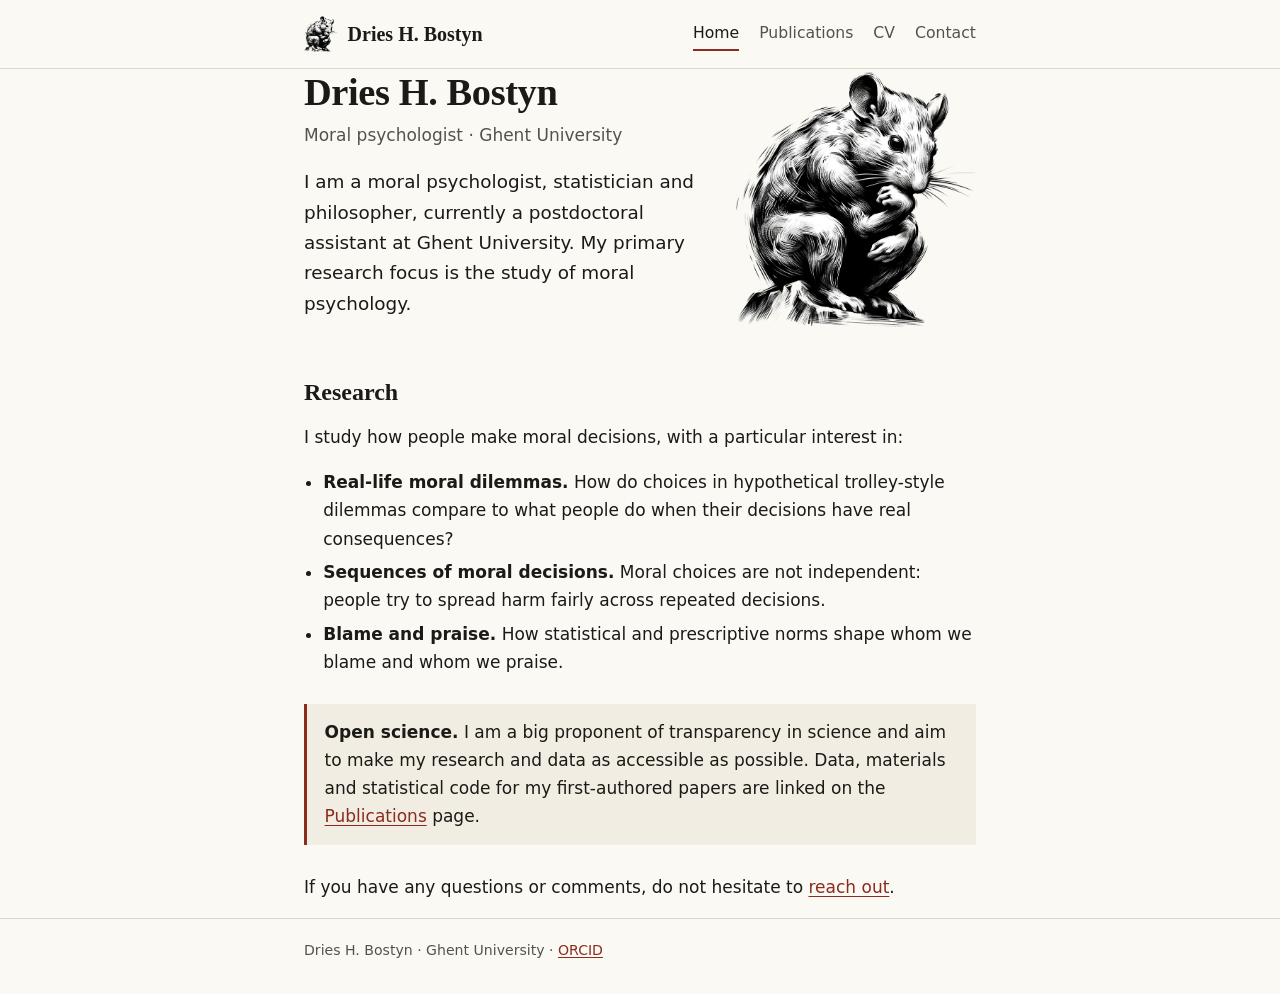
==== index.html @ f288bbfe "Rebuild dhbostyn.com as a plain static site Home, Publications, CV and Contact pages, recovered from" ====
<!doctype html>
<html lang="en">
<head>
  <meta charset="utf-8">
  <meta name="viewport" content="width=device-width, initial-scale=1">
  <title>Dries H. Bostyn · Moral psychology, Ghent University</title>
  <meta name="description" content="Dries H. Bostyn is a moral psychologist at Ghent University studying moral psychology: real-life moral dilemmas, blame and praise, and open science.">
  <link rel="stylesheet" href="assets/style.css">
  <link rel="icon" href="assets/favicon.png" type="image/png">
  <link rel="apple-touch-icon" href="assets/apple-touch-icon.png">
</head>
<body>
  <header class="site-header">
    <div class="wrap">
      <a class="brand" href="./"><img src="assets/mouse-small.webp" alt="" width="34" height="36">Dries H. Bostyn</a>
      <nav class="site-nav" aria-label="Main">
        <a href="./" aria-current="page">Home</a>
        <a href="publications.html">Publications</a>
        <a href="cv.html">CV</a>
        <a href="contact.html">Contact</a>
      </nav>
    </div>
  </header>

  <main class="wrap">
    <section class="intro">
      <div>
        <h1>Dries H. Bostyn</h1>
        <p class="role">Moral psychologist · Ghent University</p>
        <p class="lead">I am a moral psychologist, statistician and philosopher, currently a postdoctoral assistant at Ghent University. My primary research focus is the study of moral psychology.</p>
      </div>
      <figure>
        <img src="assets/mouse.webp" alt="Hatched black-and-white drawing of a mouse sitting on a rock, chin resting on its paw, deep in thought" width="677" height="720">
      </figure>
    </section>

    <h2>Research</h2>
    <p>I study how people make moral decisions, with a particular interest in:</p>
    <ul class="themes">
      <li><strong>Real-life moral dilemmas.</strong> How do choices in hypothetical trolley-style dilemmas compare to what people do when their decisions have real consequences?</li>
      <li><strong>Sequences of moral decisions.</strong> Moral choices are not independent: people try to spread harm fairly across repeated decisions.</li>
      <li><strong>Blame and praise.</strong> How statistical and prescriptive norms shape whom we blame and whom we praise.</li>
    </ul>

    <div class="note">
      <p><strong>Open science.</strong> I am a big proponent of transparency in science and aim to make my research and data as accessible as possible. Data, materials and statistical code for my first-authored papers are linked on the <a href="publications.html">Publications</a> page.</p>
    </div>

    <p>If you have any questions or comments, do not hesitate to <a href="contact.html">reach out</a>.</p>
  </main>

  <footer class="site-footer">
    <div class="wrap">
      <p>Dries H. Bostyn · Ghent University · <a href="https://orcid.org/0000-0001-9994-4615">ORCID</a></p>
    </div>
  </footer>
</body>
</html>
---- assets/style.css ----
/* dhbostyn.com: one stylesheet for every page */

:root {
  --paper: #fbf9f4;
  --ink: #1b1a17;
  --ink-soft: #55524b;
  --rule: #dcd7cb;
  --accent: #8a2c1f;        /* muted brick red, used for links */
  --accent-hover: #5e1d14;
  --tag-bg: #f1ede3;
  --serif: "Iowan Old Style", "Palatino Linotype", Palatino, "Book Antiqua", Georgia, serif;
  --sans: system-ui, -apple-system, "Segoe UI", Roboto, "Helvetica Neue", Arial, sans-serif;
  --measure: 44rem;
}

* { box-sizing: border-box; }

html { -webkit-text-size-adjust: 100%; }

body {
  margin: 0;
  background: var(--paper);
  color: var(--ink);
  font: 1.0625rem/1.65 var(--sans);
}

a { color: var(--accent); text-underline-offset: 0.15em; text-decoration-thickness: 1px; }
a:hover { color: var(--accent-hover); }
a:focus-visible { outline: 2px solid var(--accent); outline-offset: 2px; border-radius: 2px; }

h1, h2, h3 { font-family: var(--serif); font-weight: 600; line-height: 1.2; }
h1 { font-size: 2.4rem; margin: 0 0 0.75rem; letter-spacing: -0.01em; }
h2 { font-size: 1.5rem; margin: 2.5rem 0 0.75rem; }
h3 { font-size: 1.15rem; margin: 1.75rem 0 0.5rem; }

.wrap { max-width: var(--measure); margin: 0 auto; padding: 0 16px; }

/* ---------- header ---------- */
.site-header { border-bottom: 1px solid var(--rule); }
.site-header .wrap {
  display: flex; align-items: center; justify-content: space-between;
  flex-wrap: wrap; gap: 0.5rem 1.5rem; padding-top: 1rem; padding-bottom: 1rem;
}
.brand {
  display: flex; align-items: center; gap: 0.6rem;
  font-family: var(--serif); font-size: 1.25rem; font-weight: 600;
  color: var(--ink); text-decoration: none;
}
.brand img { width: 34px; height: auto; }
.site-nav { display: flex; flex-wrap: wrap; gap: 0.25rem 1.25rem; font-size: 0.98rem; }
.site-nav a { color: var(--ink-soft); text-decoration: none; padding: 0.2rem 0; border-bottom: 2px solid transparent; }
.site-nav a:hover { color: var(--ink); }
.site-nav a[aria-current="page"] { color: var(--ink); border-bottom-color: var(--accent); }

main { padding: 2.5rem 0 3rem; }

/* ---------- home ---------- */
.intro { display: grid; grid-template-columns: 1fr 15rem; gap: 2rem; align-items: center; }
.intro img { width: 100%; height: auto; }
.lead { font-size: 1.15rem; }
.role { color: var(--ink-soft); margin-top: -0.4rem; }
@media (max-width: 640px) {
  .intro { grid-template-columns: 1fr; gap: 0.5rem; }
  .intro figure { order: -1; max-width: 11rem; margin: 0 auto; }
  h1 { font-size: 2rem; }
}
figure { margin: 0; }

.themes { padding-left: 1.2rem; }
.themes li { margin-bottom: 0.35rem; }

.note {
  border-left: 3px solid var(--accent);
  background: var(--tag-bg);
  padding: 0.9rem 1.1rem; margin: 1.75rem 0;
}
.note p { margin: 0; }

/* ---------- publications ---------- */
.pubs { list-style: none; padding: 0; margin: 0; }
.pub { padding: 0.9rem 0; border-bottom: 1px solid var(--rule); }
.pub:last-child { border-bottom: 0; }
.pub p { margin: 0; }
.pub .title { font-family: var(--serif); font-weight: 600; font-size: 1.08rem; line-height: 1.35; }
.pub .authors, .pub .venue { color: var(--ink-soft); font-size: 0.95rem; }
.pub .authors b { color: var(--ink); font-weight: 600; }
.links { display: flex; flex-wrap: wrap; gap: 0.4rem; margin-top: 0.45rem !important; }
.links a {
  font-size: 0.8rem; font-weight: 600; letter-spacing: 0.02em;
  text-decoration: none; color: var(--ink);
  background: var(--tag-bg); border: 1px solid var(--rule);
  border-radius: 999px; padding: 0.1rem 0.65rem;
}
.links a:hover { border-color: var(--ink-soft); color: var(--ink); }
.links a.osf { border-color: #b9c9b0; background: #edf3e8; }
.year { font-size: 1.25rem; margin: 2rem 0 0; color: var(--ink-soft); }

.legend { font-size: 0.92rem; color: var(--ink-soft); }

/* ---------- CV ---------- */
.button {
  display: inline-block; background: var(--ink); color: var(--paper);
  text-decoration: none; font-weight: 600; padding: 0.6rem 1.1rem; border-radius: 4px;
}
.button:hover { background: var(--accent); color: #fff; }
.cv-list { list-style: none; padding: 0; margin: 0; }
.cv-list li { display: grid; grid-template-columns: 8.5rem 1fr; gap: 1rem; padding: 0.45rem 0; }
.cv-list .when { color: var(--ink-soft); font-variant-numeric: tabular-nums; }
.cv-list .where { color: var(--ink-soft); display: block; font-size: 0.95rem; }
@media (max-width: 520px) {
  .cv-list li { grid-template-columns: 1fr; gap: 0; }
}

/* ---------- contact ---------- */
address { font-style: normal; }
.contact-list { list-style: none; padding: 0; }
.contact-list li { padding: 0.3rem 0; }
.label { display: inline-block; min-width: 7rem; color: var(--ink-soft); }

/* ---------- footer ---------- */
.site-footer { border-top: 1px solid var(--rule); color: var(--ink-soft); font-size: 0.88rem; }
.site-footer .wrap { padding-top: 1.25rem; padding-bottom: 2rem; }
.site-footer p { margin: 0; }
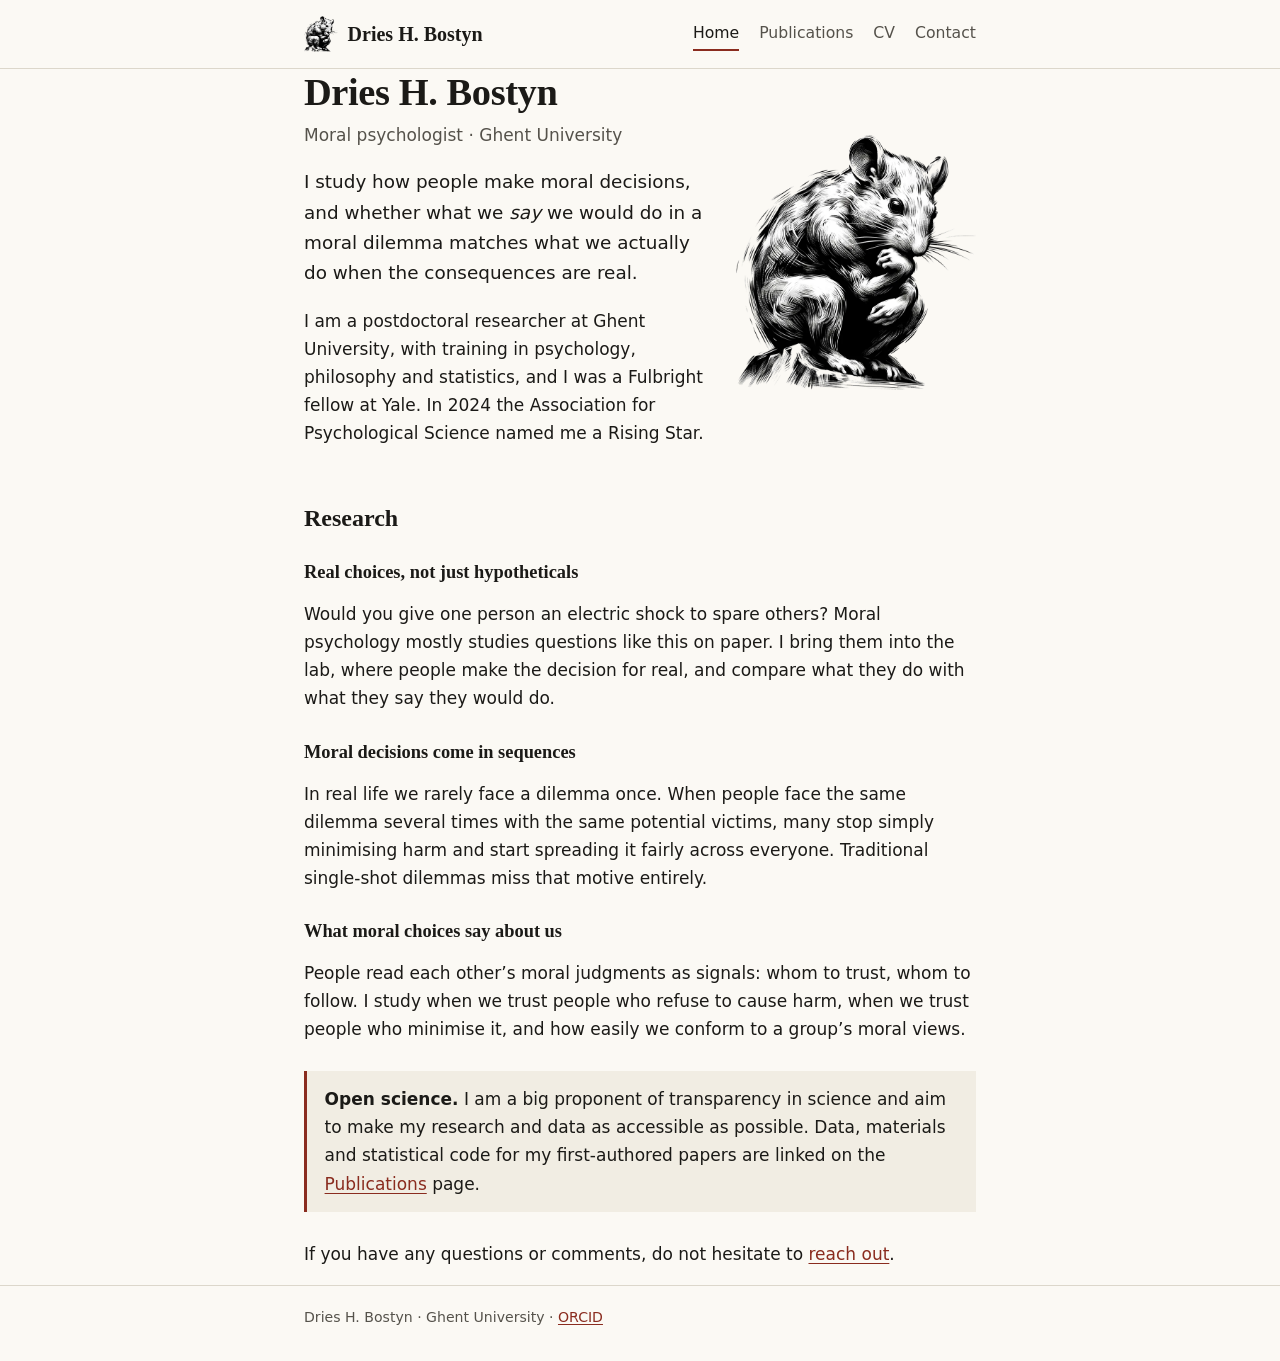
==== commit a53ccf05: "Rewrite home page intro and research themes Co-Authored-By: Claude Opus 5.5 <noreply@anthropic.com>" ====
--- a/index.html
+++ b/index.html
@@ -4,7 +4,7 @@
   <meta charset="utf-8">
   <meta name="viewport" content="width=device-width, initial-scale=1">
   <title>Dries H. Bostyn · Moral psychology, Ghent University</title>
-  <meta name="description" content="Dries H. Bostyn is a moral psychologist at Ghent University studying moral psychology: real-life moral dilemmas, blame and praise, and open science.">
+  <meta name="description" content="Dries H. Bostyn is a moral psychologist at Ghent University studying how people make moral decisions, and whether hypothetical moral choices match what people do when the consequences are real.">
   <link rel="stylesheet" href="assets/style.css">
   <link rel="icon" href="assets/favicon.png" type="image/png">
   <link rel="apple-touch-icon" href="assets/apple-touch-icon.png">
@@ -27,7 +27,8 @@
       <div>
         <h1>Dries H. Bostyn</h1>
         <p class="role">Moral psychologist · Ghent University</p>
-        <p class="lead">I am a moral psychologist, statistician and philosopher, currently a postdoctoral assistant at Ghent University. My primary research focus is the study of moral psychology.</p>
+        <p class="lead">I study how people make moral decisions, and whether what we <em>say</em> we would do in a moral dilemma matches what we actually do when the consequences are real.</p>
+        <p>I am a postdoctoral researcher at Ghent University, with training in psychology, philosophy and statistics, and I was a Fulbright fellow at Yale. In 2024 the Association for Psychological Science named me a Rising Star.</p>
       </div>
       <figure>
         <img src="assets/mouse.webp" alt="Hatched black-and-white drawing of a mouse sitting on a rock, chin resting on its paw, deep in thought" width="677" height="720">
@@ -35,12 +36,14 @@
     </section>
 
     <h2>Research</h2>
-    <p>I study how people make moral decisions, with a particular interest in:</p>
-    <ul class="themes">
-      <li><strong>Real-life moral dilemmas.</strong> How do choices in hypothetical trolley-style dilemmas compare to what people do when their decisions have real consequences?</li>
-      <li><strong>Sequences of moral decisions.</strong> Moral choices are not independent: people try to spread harm fairly across repeated decisions.</li>
-      <li><strong>Blame and praise.</strong> How statistical and prescriptive norms shape whom we blame and whom we praise.</li>
-    </ul>
+    <h3>Real choices, not just hypotheticals</h3>
+    <p>Would you give one person an electric shock to spare others? Moral psychology mostly studies questions like this on paper. I bring them into the lab, where people make the decision for real, and compare what they do with what they say they would do.</p>
+
+    <h3>Moral decisions come in sequences</h3>
+    <p>In real life we rarely face a dilemma once. When people face the same dilemma several times with the same potential victims, many stop simply minimising harm and start spreading it fairly across everyone. Traditional single-shot dilemmas miss that motive entirely.</p>
+
+    <h3>What moral choices say about us</h3>
+    <p>People read each other’s moral judgments as signals: whom to trust, whom to follow. I study when we trust people who refuse to cause harm, when we trust people who minimise it, and how easily we conform to a group’s moral views.</p>
 
     <div class="note">
       <p><strong>Open science.</strong> I am a big proponent of transparency in science and aim to make my research and data as accessible as possible. Data, materials and statistical code for my first-authored papers are linked on the <a href="publications.html">Publications</a> page.</p>
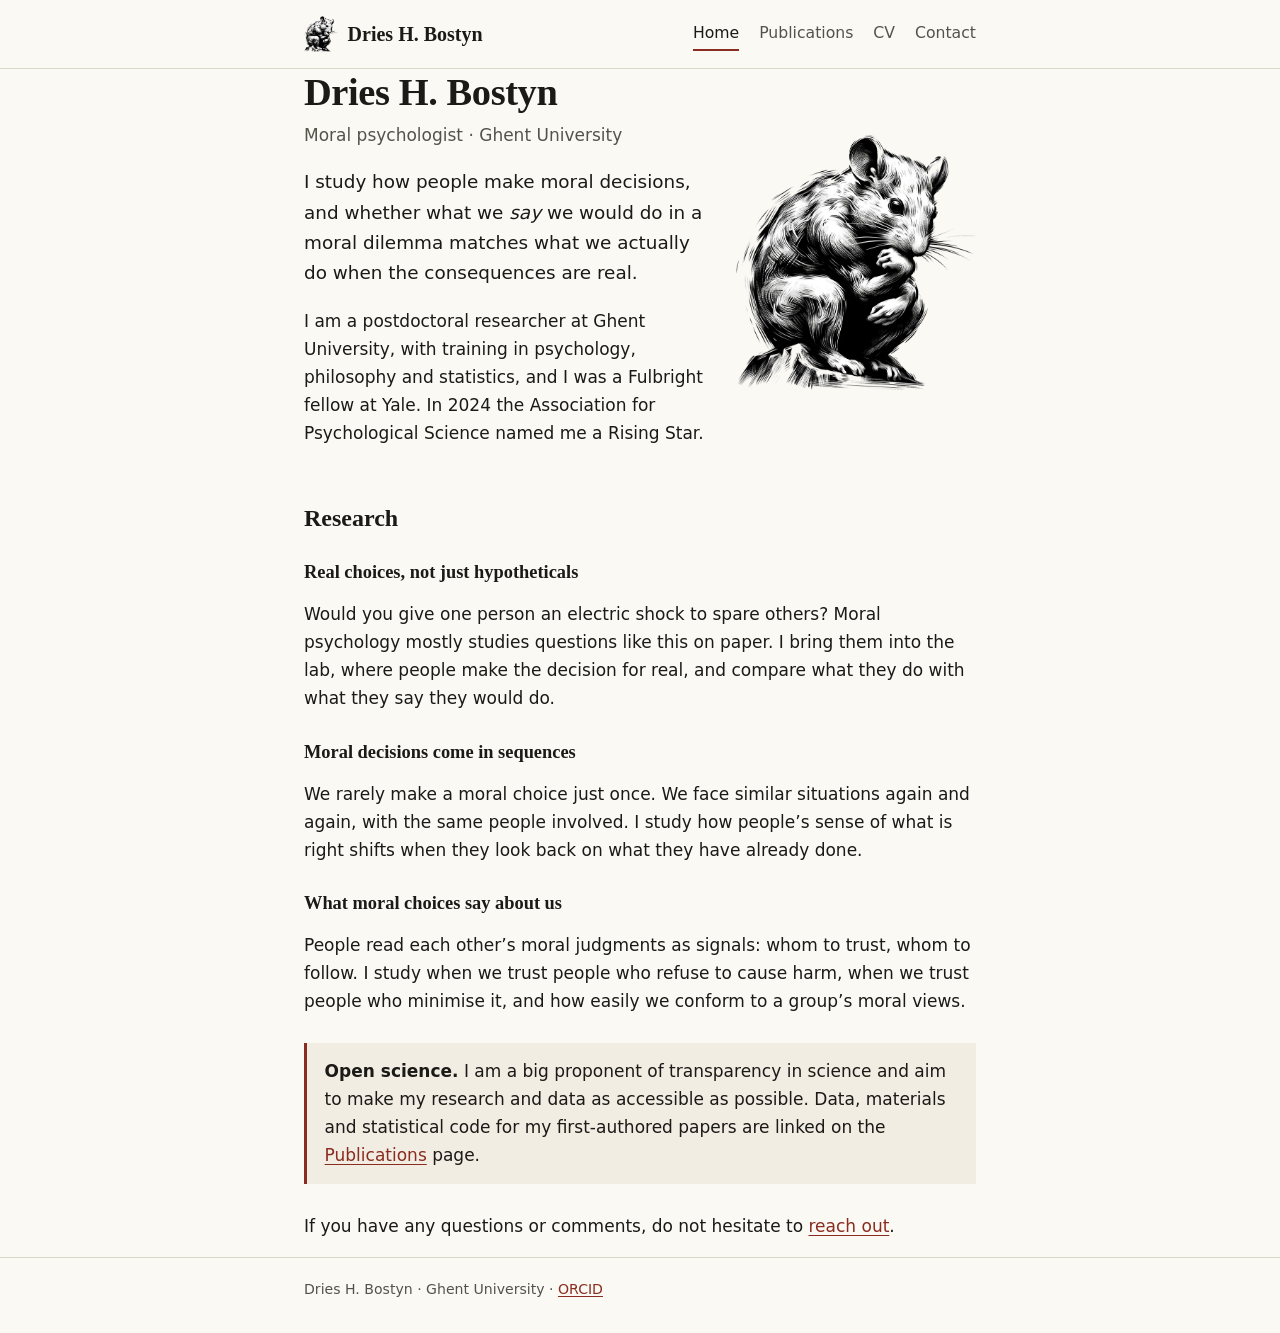
==== commit 3a995786: "Simplify the 'sequences' research theme for a general audience Co-Authored-By: Claude Opus 5.5 <nore" ====
--- a/index.html
+++ b/index.html
@@ -40,7 +40,7 @@
     <p>Would you give one person an electric shock to spare others? Moral psychology mostly studies questions like this on paper. I bring them into the lab, where people make the decision for real, and compare what they do with what they say they would do.</p>
 
     <h3>Moral decisions come in sequences</h3>
-    <p>In real life we rarely face a dilemma once. When people face the same dilemma several times with the same potential victims, many stop simply minimising harm and start spreading it fairly across everyone. Traditional single-shot dilemmas miss that motive entirely.</p>
+    <p>We rarely make a moral choice just once. We face similar situations again and again, with the same people involved. I study how people’s sense of what is right shifts when they look back on what they have already done.</p>
 
     <h3>What moral choices say about us</h3>
     <p>People read each other’s moral judgments as signals: whom to trust, whom to follow. I study when we trust people who refuse to cause harm, when we trust people who minimise it, and how easily we conform to a group’s moral views.</p>
